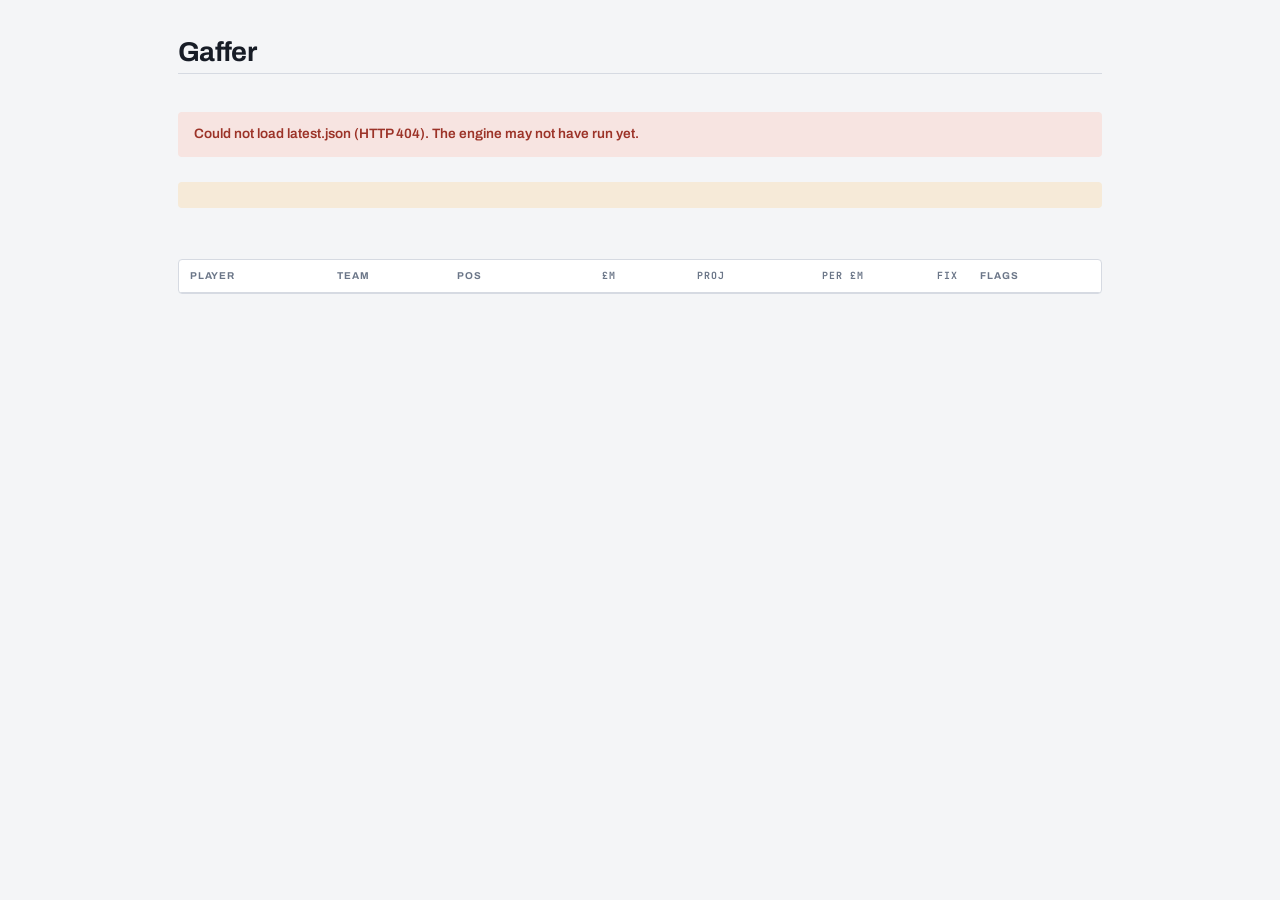
==== web/index.html @ 54e8086d "Phase 0: FPL ingest, storage, and heuristic ranking board Sets up the engine skeleton and proves the" ====
<!doctype html>
<html lang="en">
<head>
<meta charset="utf-8">
<meta name="viewport" content="width=device-width, initial-scale=1">
<title>Gaffer</title>
<link rel="preconnect" href="https://fonts.googleapis.com">
<link rel="preconnect" href="https://fonts.gstatic.com" crossorigin>
<link rel="stylesheet" href="https://fonts.googleapis.com/css2?family=Archivo:wght@500;600;700&family=JetBrains+Mono:wght@400;600&display=swap">
<style>
:root{
  --ground:#f4f5f7; --surface:#fff; --surface-2:#eceef2;
  --ink:#171c26; --ink-2:#3d4657; --ink-3:#6b7688;
  --rule:#d6dae2; --accent:#b26a1f; --accent-soft:#f6ead8;
  --stop:#9c3328; --stop-soft:#f7e4e1;
}
@media (prefers-color-scheme:dark){:root:not([data-theme="light"]){
  --ground:#12151b; --surface:#191d25; --surface-2:#212630;
  --ink:#e8eaef; --ink-2:#b3bac7; --ink-3:#818b9c;
  --rule:#2b313d; --accent:#e0a458; --accent-soft:#2e2418;
  --stop:#e08b7f; --stop-soft:#2c1e1c;
}}
:root[data-theme="dark"]{
  --ground:#12151b; --surface:#191d25; --surface-2:#212630;
  --ink:#e8eaef; --ink-2:#b3bac7; --ink-3:#818b9c;
  --rule:#2b313d; --accent:#e0a458; --accent-soft:#2e2418;
  --stop:#e08b7f; --stop-soft:#2c1e1c;
}
*{box-sizing:border-box;}
body{margin:0;background:var(--ground);color:var(--ink);
  font-family:Archivo,"Helvetica Neue",Arial,sans-serif;font-size:15px;line-height:1.5;}
.wrap{max-width:960px;margin:0 auto;padding:2rem 1.1rem 4rem;display:flex;flex-direction:column;gap:1.6rem;}
h1{font-size:1.7rem;letter-spacing:-.02em;margin:0;font-weight:700;}
.bar{font-family:"JetBrains Mono",monospace;font-size:.72rem;color:var(--ink-3);
  display:flex;flex-wrap:wrap;gap:.4rem 1.2rem;padding-top:.8rem;border-top:1px solid var(--rule);}
.stale{background:var(--stop-soft);color:var(--stop);padding:.75rem 1rem;border-radius:4px;
  font-size:.85rem;font-weight:600;}
.banner{background:var(--accent-soft);color:var(--ink-2);padding:.8rem 1rem;border-radius:4px;font-size:.85rem;}
.controls{display:flex;gap:.4rem;flex-wrap:wrap;}
button{font:inherit;font-size:.78rem;font-weight:600;padding:.4rem .8rem;border-radius:3px;
  border:1px solid var(--rule);background:var(--surface);color:var(--ink-2);cursor:pointer;}
button[aria-pressed="true"]{background:var(--accent);border-color:var(--accent);color:var(--ground);}
button:focus-visible{outline:2px solid var(--accent);outline-offset:2px;}
.scroll{overflow-x:auto;border:1px solid var(--rule);border-radius:4px;background:var(--surface);}
table{border-collapse:collapse;width:100%;font-size:.84rem;min-width:560px;}
th{text-align:left;font-size:.62rem;text-transform:uppercase;letter-spacing:.09em;color:var(--ink-3);
  padding:.55rem .7rem;border-bottom:1px solid var(--rule);white-space:nowrap;cursor:pointer;}
th.num,td.num{text-align:right;font-family:"JetBrains Mono",monospace;font-variant-numeric:tabular-nums;}
td{padding:.5rem .7rem;border-bottom:1px solid var(--rule);color:var(--ink-2);white-space:nowrap;}
tr:last-child td{border-bottom:none;}
td.name{color:var(--ink);font-weight:600;}
.pill{font-size:.6rem;font-weight:600;text-transform:uppercase;padding:.15em .45em;border-radius:3px;}
.pill.warn{background:var(--accent-soft);color:var(--accent);}
.pill.stop{background:var(--stop-soft);color:var(--stop);}
.pill.low{background:var(--surface-2);color:var(--ink-3);}
</style>
</head>
<body>
<div class="wrap">
  <div>
    <h1>Gaffer</h1>
    <div class="bar" id="bar"><span>loading…</span></div>
  </div>
  <div id="stale"></div>
  <div class="banner" id="warning"></div>
  <div class="controls" id="filters"></div>
  <div class="scroll"><table>
    <thead><tr>
      <th data-k="name">Player</th><th data-k="team">Team</th><th data-k="position">Pos</th>
      <th class="num" data-k="price">£m</th><th class="num" data-k="projected">Proj</th>
      <th class="num" data-k="per_million">per £m</th><th class="num" data-k="fixture_score">Fix</th>
      <th>Flags</th>
    </tr></thead>
    <tbody id="rows"></tbody>
  </table></div>
</div>
<script>
const POSITIONS = ["ALL", "GKP", "DEF", "MID", "FWD"];
let data = null, position = "ALL", sortKey = "projected", desc = true;

function flags(p) {
  const out = [];
  if (p.moved_club) out.push('<span class="pill warn">new club</span>');
  if (p.availability < 1) out.push(`<span class="pill stop">${Math.round(p.availability * 100)}% fit</span>`);
  if (p.confidence === "low") out.push('<span class="pill low">thin data</span>');
  return out.join(" ");
}

function render() {
  const rows = data.players
    .filter(p => position === "ALL" || p.position === position)
    .sort((a, b) => {
      const [x, y] = [a[sortKey], b[sortKey]];
      const cmp = typeof x === "string" ? x.localeCompare(y) : x - y;
      return desc ? -cmp : cmp;
    })
    .slice(0, 60);

  document.getElementById("rows").innerHTML = rows.map(p => `
    <tr>
      <td class="name">${p.name}</td><td>${p.team}</td><td>${p.position}</td>
      <td class="num">${p.price.toFixed(1)}</td>
      <td class="num">${p.projected.toFixed(1)}</td>
      <td class="num">${p.per_million.toFixed(2)}</td>
      <td class="num">${p.fixture_score.toFixed(2)}</td>
      <td>${flags(p)}</td>
    </tr>`).join("");
}

function boot(payload) {
  data = payload;
  const m = payload.meta;
  const generated = new Date(m.generated);
  const ageHours = (Date.now() - generated) / 3.6e6;

  document.getElementById("bar").innerHTML = [
    `GAMEWEEK ${m.gameweek}`,
    `DEADLINE ${new Date(m.deadline).toUTCString().slice(0, 22)}`,
    `HORIZON ${m.horizon} GW`,
    `GENERATED ${generated.toUTCString().slice(5, 22)}`,
    `${payload.counts.players_ranked} PLAYERS`,
  ].map(s => `<span>${s}</span>`).join("");

  // A stale recommendation shown confidently is worse than no recommendation.
  if (ageHours > 24) {
    document.getElementById("stale").className = "stale";
    document.getElementById("stale").textContent =
      `This data is ${Math.floor(ageHours / 24)} day(s) old. The engine has not run since ` +
      `${generated.toUTCString()}. Prices and injuries will have moved — do not act on it.`;
  }
  document.getElementById("warning").textContent = m.warning;

  document.getElementById("filters").innerHTML = POSITIONS
    .map(p => `<button data-pos="${p}" aria-pressed="${p === position}">${p}</button>`).join("");
  document.querySelectorAll("#filters button").forEach(b =>
    b.onclick = () => { position = b.dataset.pos; boot(data); });

  document.querySelectorAll("th[data-k]").forEach(th =>
    th.onclick = () => {
      const k = th.dataset.k;
      if (k === sortKey) desc = !desc; else { sortKey = k; desc = true; }
      render();
    });

  render();
}

fetch("latest.json", { cache: "no-store" })
  .then(r => { if (!r.ok) throw new Error(`HTTP ${r.status}`); return r.json(); })
  .then(boot)
  .catch(err => {
    document.getElementById("bar").innerHTML = "";
    document.getElementById("stale").className = "stale";
    document.getElementById("stale").textContent =
      `Could not load latest.json (${err.message}). The engine may not have run yet.`;
  });
</script>
</body>
</html>
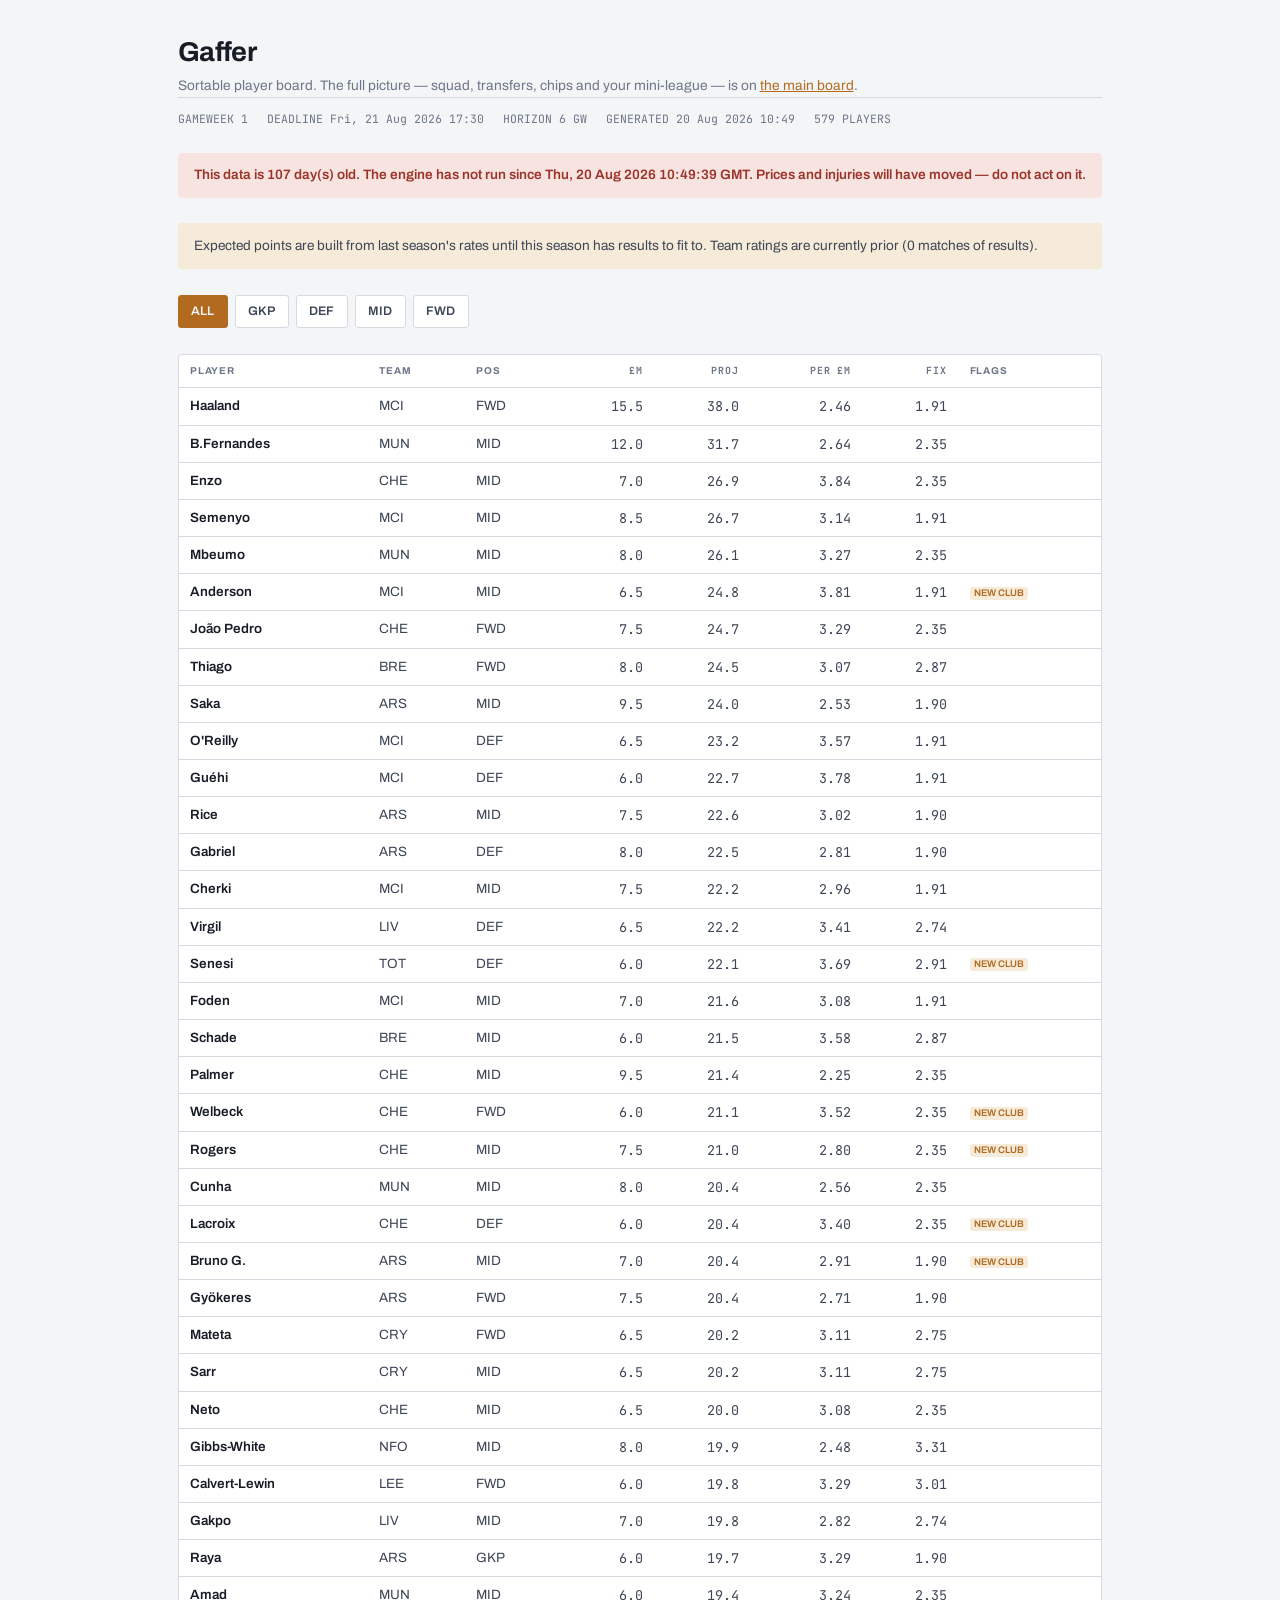
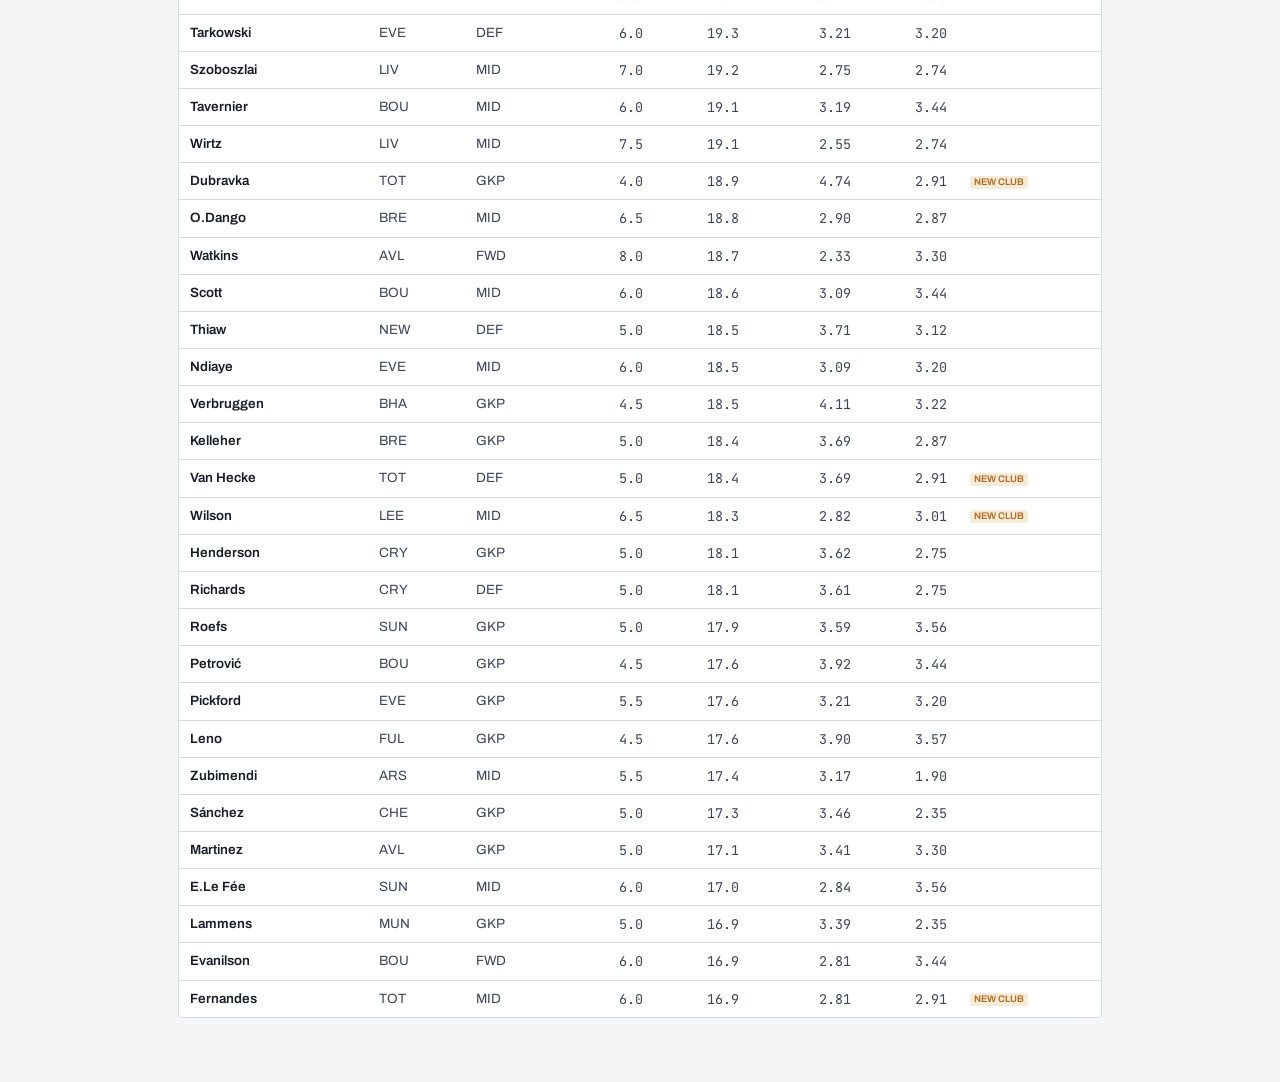
==== commit 639c7204: "Say why the personalised sections are empty Before a gameweek's deadline nobody's picks are public, " ====
--- a/web/index.html
+++ b/web/index.html
@@ -59,6 +59,11 @@
 <div class="wrap">
   <div>
     <h1>Gaffer</h1>
+    <p style="font-size:.86rem;color:var(--ink-3);margin:.2rem 0 0">
+      Sortable player board. The full picture — squad, transfers, chips and your
+      mini-league — is on <a href="report.html" style="color:var(--accent)">the
+      main board</a>.
+    </p>
     <div class="bar" id="bar"><span>loading…</span></div>
   </div>
   <div id="stale"></div>
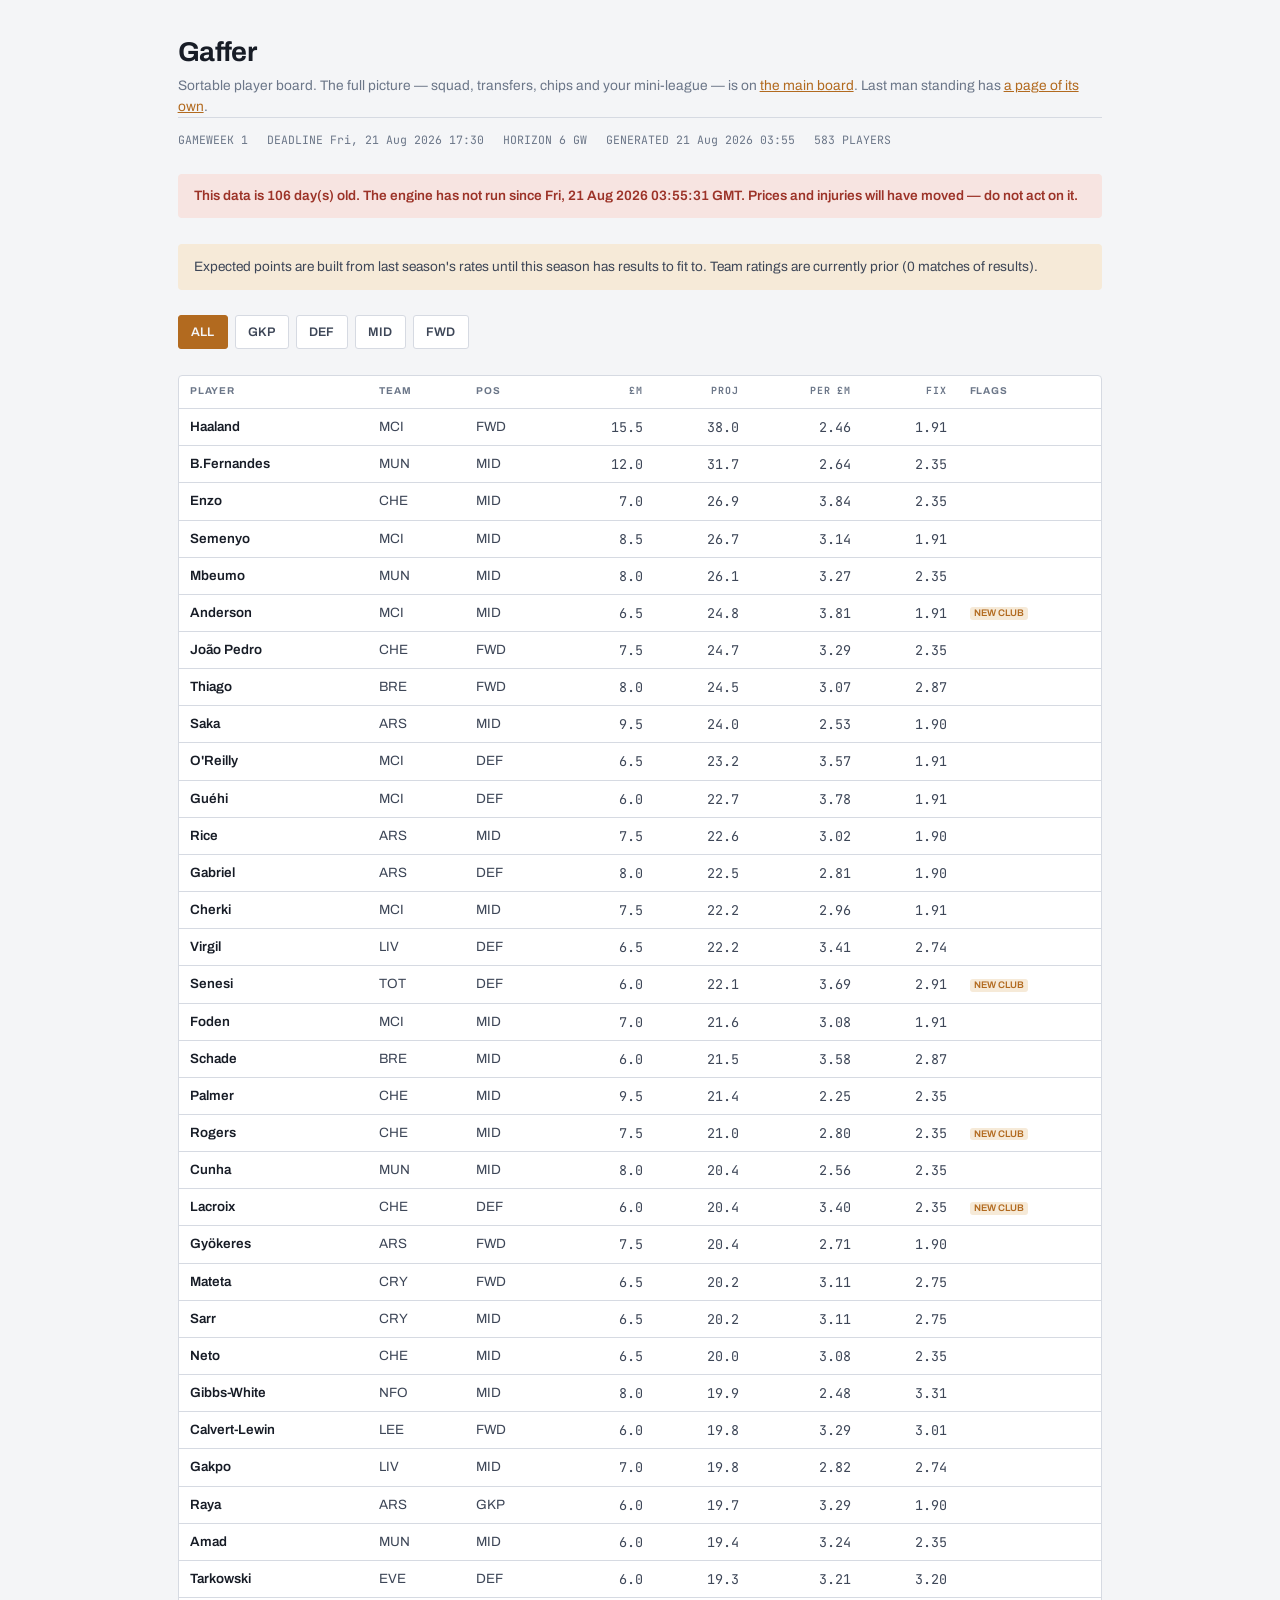
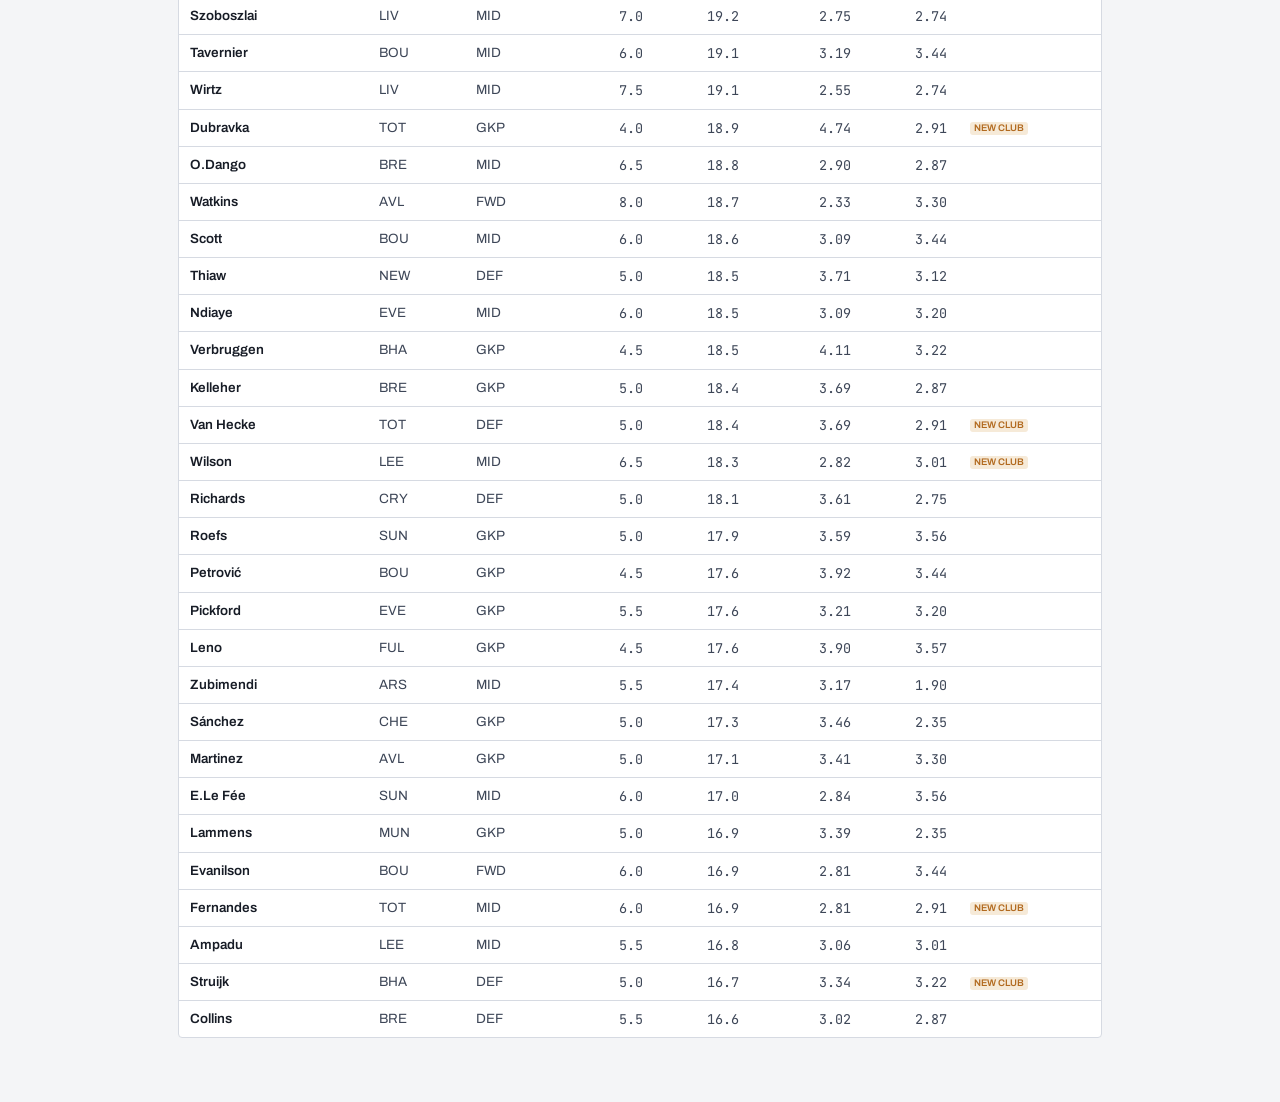
==== commit fb43f6b3: "Give last man standing a page of its own It was a section on the fantasy board, under a squad, trans" ====
--- a/web/index.html
+++ b/web/index.html
@@ -62,7 +62,8 @@
     <p style="font-size:.86rem;color:var(--ink-3);margin:.2rem 0 0">
       Sortable player board. The full picture — squad, transfers, chips and your
       mini-league — is on <a href="report.html" style="color:var(--accent)">the
-      main board</a>.
+      main board</a>. Last man standing has
+      <a href="lastman.html" style="color:var(--accent)">a page of its own</a>.
     </p>
     <div class="bar" id="bar"><span>loading…</span></div>
   </div>
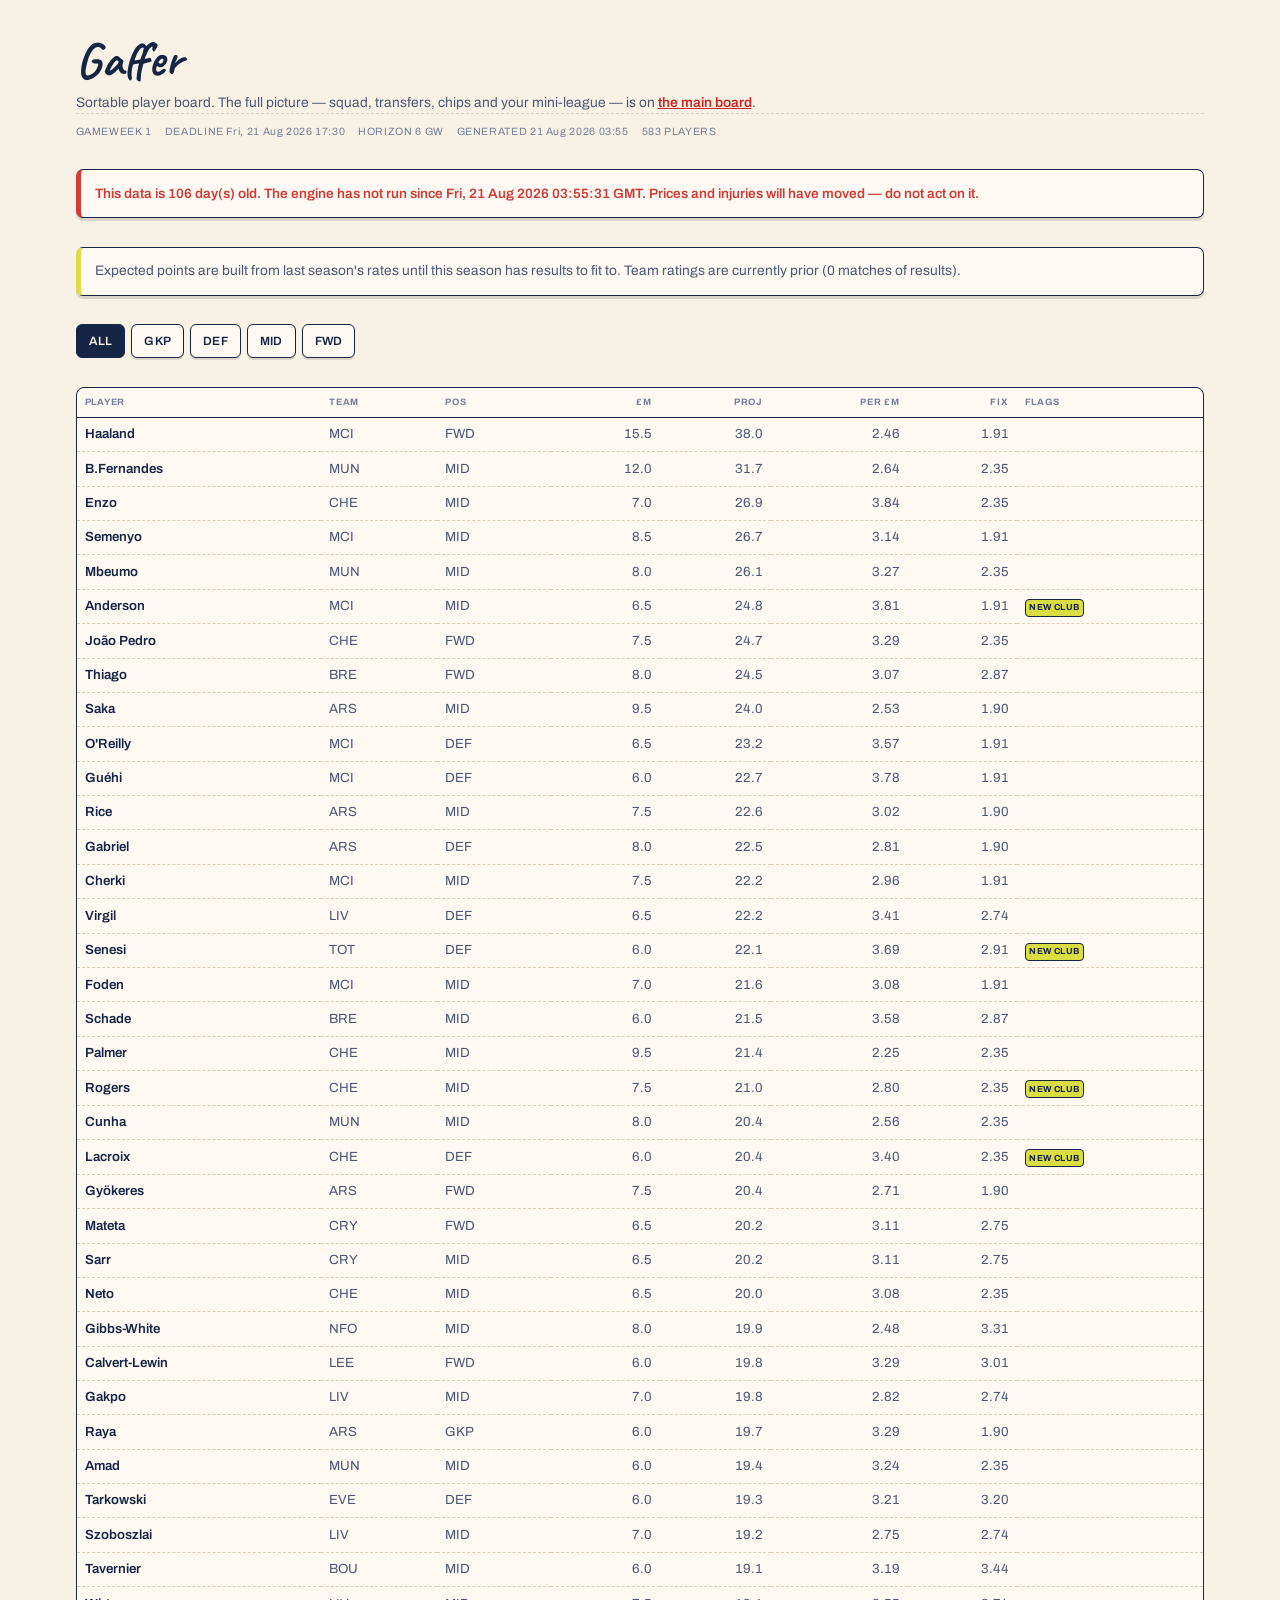
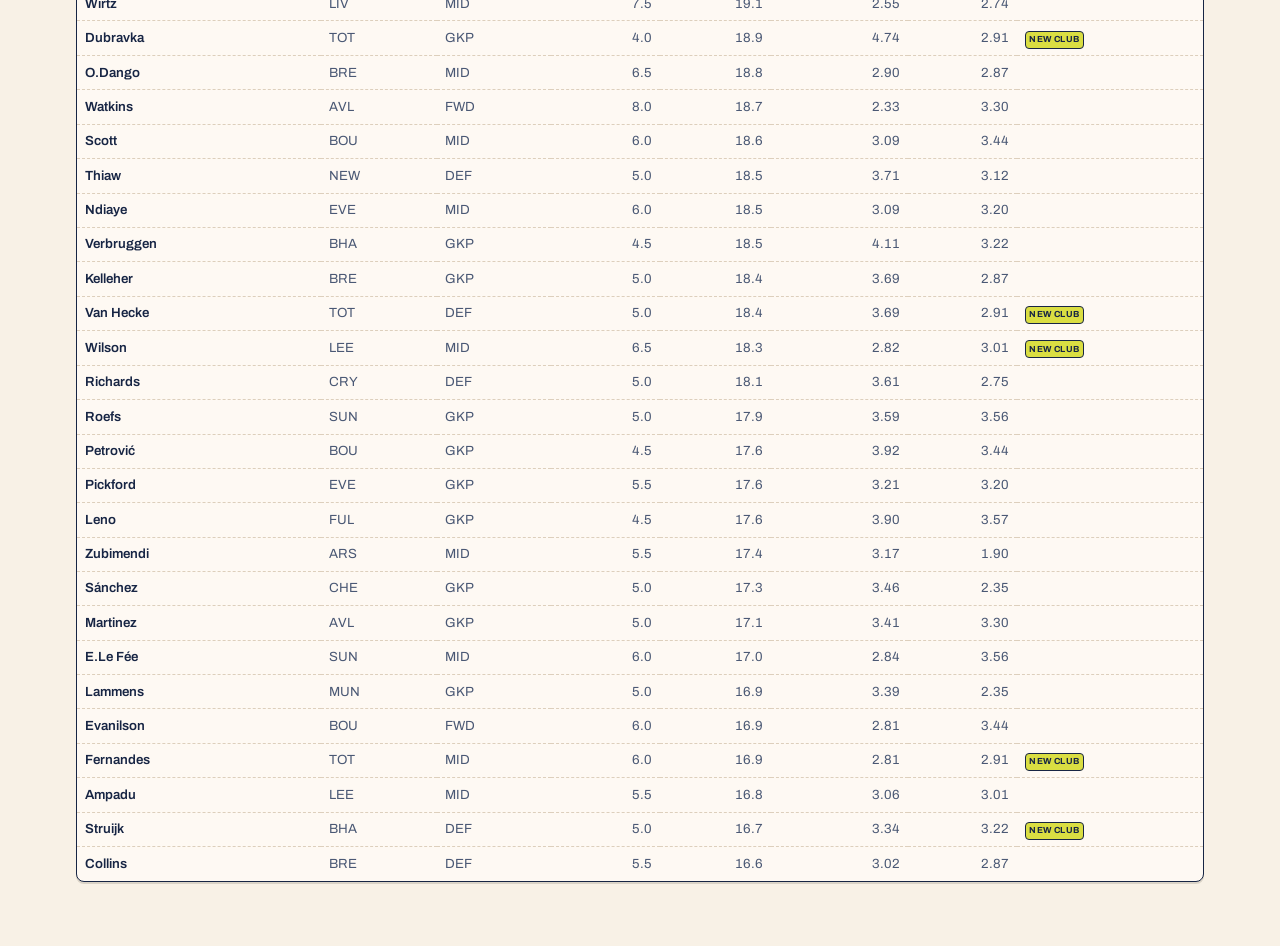
==== commit d9d43466: "Restyle the board: tab navigation, light-only palette, roomier team sheet Applies the handwritten tr" ====
--- a/web/index.html
+++ b/web/index.html
@@ -6,64 +6,82 @@
 <title>Gaffer</title>
 <link rel="preconnect" href="https://fonts.googleapis.com">
 <link rel="preconnect" href="https://fonts.gstatic.com" crossorigin>
-<link rel="stylesheet" href="https://fonts.googleapis.com/css2?family=Archivo:wght@500;600;700&family=JetBrains+Mono:wght@400;600&display=swap">
+<link rel="stylesheet" href="https://fonts.googleapis.com/css2?family=Archivo:wght@400;500;600;700&family=Caveat:wght@500;600;700&display=swap">
 <style>
+/* Same tokens as the board, so the two pages read as one thing. Light only:
+   the kraft paper is the design, not a preference. */
 :root{
-  --ground:#f4f5f7; --surface:#fff; --surface-2:#eceef2;
-  --ink:#171c26; --ink-2:#3d4657; --ink-3:#6b7688;
-  --rule:#d6dae2; --accent:#b26a1f; --accent-soft:#f6ead8;
-  --stop:#9c3328; --stop-soft:#f7e4e1;
-}
-@media (prefers-color-scheme:dark){:root:not([data-theme="light"]){
-  --ground:#12151b; --surface:#191d25; --surface-2:#212630;
-  --ink:#e8eaef; --ink-2:#b3bac7; --ink-3:#818b9c;
-  --rule:#2b313d; --accent:#e0a458; --accent-soft:#2e2418;
-  --stop:#e08b7f; --stop-soft:#2c1e1c;
-}}
-:root[data-theme="dark"]{
-  --ground:#12151b; --surface:#191d25; --surface-2:#212630;
-  --ink:#e8eaef; --ink-2:#b3bac7; --ink-3:#818b9c;
-  --rule:#2b313d; --accent:#e0a458; --accent-soft:#2e2418;
-  --stop:#e08b7f; --stop-soft:#2c1e1c;
+  --paper:oklch(0.96 0.016 78);
+  --paper2:oklch(0.985 0.01 78);
+  --rule:oklch(0.86 0.03 75);
+  --ink:oklch(0.27 0.06 264);
+  --ink-soft:oklch(0.46 0.05 264);
+  --ink-faint:oklch(0.60 0.04 264);
+  --highlight:oklch(0.87 0.17 111);
+  --red:oklch(0.55 0.2 27);
+  --bad:oklch(0.58 0.19 27);
+  --neutral:oklch(0.8 0.006 90);
+  --shadow:rgba(40,30,10,.14);
 }
 *{box-sizing:border-box;}
-body{margin:0;background:var(--ground);color:var(--ink);
-  font-family:Archivo,"Helvetica Neue",Arial,sans-serif;font-size:15px;line-height:1.5;}
-.wrap{max-width:960px;margin:0 auto;padding:2rem 1.1rem 4rem;display:flex;flex-direction:column;gap:1.6rem;}
-h1{font-size:1.7rem;letter-spacing:-.02em;margin:0;font-weight:700;}
-.bar{font-family:"JetBrains Mono",monospace;font-size:.72rem;color:var(--ink-3);
-  display:flex;flex-wrap:wrap;gap:.4rem 1.2rem;padding-top:.8rem;border-top:1px solid var(--rule);}
-.stale{background:var(--stop-soft);color:var(--stop);padding:.75rem 1rem;border-radius:4px;
-  font-size:.85rem;font-weight:600;}
-.banner{background:var(--accent-soft);color:var(--ink-2);padding:.8rem 1rem;border-radius:4px;font-size:.85rem;}
-.controls{display:flex;gap:.4rem;flex-wrap:wrap;}
-button{font:inherit;font-size:.78rem;font-weight:600;padding:.4rem .8rem;border-radius:3px;
-  border:1px solid var(--rule);background:var(--surface);color:var(--ink-2);cursor:pointer;}
-button[aria-pressed="true"]{background:var(--accent);border-color:var(--accent);color:var(--ground);}
-button:focus-visible{outline:2px solid var(--accent);outline-offset:2px;}
-.scroll{overflow-x:auto;border:1px solid var(--rule);border-radius:4px;background:var(--surface);}
-table{border-collapse:collapse;width:100%;font-size:.84rem;min-width:560px;}
-th{text-align:left;font-size:.62rem;text-transform:uppercase;letter-spacing:.09em;color:var(--ink-3);
-  padding:.55rem .7rem;border-bottom:1px solid var(--rule);white-space:nowrap;cursor:pointer;}
-th.num,td.num{text-align:right;font-family:"JetBrains Mono",monospace;font-variant-numeric:tabular-nums;}
-td{padding:.5rem .7rem;border-bottom:1px solid var(--rule);color:var(--ink-2);white-space:nowrap;}
+body{margin:0;background:var(--paper);color:var(--ink);
+  font-family:Archivo,"Helvetica Neue",Arial,sans-serif;font-size:15px;line-height:1.55;
+  -webkit-font-smoothing:antialiased;}
+.wrap{max-width:1180px;margin:0 auto;padding:1.1rem .9rem 3rem;
+  display:flex;flex-direction:column;gap:1.4rem;}
+/* The hand carries voice only, never a number. */
+h1{font-family:Caveat,cursive;font-weight:700;font-size:2.4rem;line-height:1.05;margin:0;
+  transform:rotate(-1.2deg);transform-origin:left center;}
+.bar{font-size:.66rem;letter-spacing:.06em;color:var(--ink-faint);
+  font-variant-numeric:tabular-nums;
+  display:flex;flex-wrap:wrap;gap:.25rem .8rem;padding-top:.6rem;border-top:1px dashed var(--rule);}
+.stale{background:var(--paper2);border:1.5px solid var(--ink);border-left:5px solid var(--bad);
+  border-radius:7px;padding:.8rem .9rem;color:var(--bad);
+  font-size:.85rem;font-weight:600;box-shadow:0 3px 0 var(--shadow);}
+.banner{background:var(--paper2);border:1.5px solid var(--ink);border-left:5px solid var(--highlight);
+  border-radius:7px;padding:.8rem .9rem;color:var(--ink-soft);font-size:.86rem;line-height:1.55;
+  box-shadow:0 3px 0 var(--shadow);}
+.controls{display:flex;gap:6px;flex-wrap:wrap;}
+button{font-family:Archivo,"Helvetica Neue",Arial,sans-serif;
+  font-size:11px;font-weight:600;letter-spacing:.02em;padding:9px 12px;border-radius:6px;
+  border:1.5px solid var(--ink);background:var(--paper2);color:var(--ink);cursor:pointer;
+  box-shadow:0 2px 0 var(--shadow);}
+button[aria-pressed="true"]{background:var(--ink);color:var(--paper);box-shadow:none;}
+button:focus-visible{outline:2px solid var(--red);outline-offset:2px;}
+.scroll{overflow-x:auto;border:1.5px solid var(--ink);border-radius:8px;background:var(--paper2);
+  box-shadow:0 2px 0 var(--shadow);}
+table{border-collapse:collapse;width:100%;font-size:.78rem;min-width:560px;}
+th{text-align:left;font-size:.58rem;font-weight:700;text-transform:uppercase;letter-spacing:.08em;
+  color:var(--ink-faint);padding:.45rem .5rem;border-bottom:1.5px solid var(--ink);
+  white-space:nowrap;cursor:pointer;}
+th.num,td.num{text-align:right;font-variant-numeric:tabular-nums;}
+td{padding:.4rem .5rem;border-bottom:1px dashed var(--rule);color:var(--ink-soft);white-space:nowrap;}
 tr:last-child td{border-bottom:none;}
 td.name{color:var(--ink);font-weight:600;}
-.pill{font-size:.6rem;font-weight:600;text-transform:uppercase;padding:.15em .45em;border-radius:3px;}
-.pill.warn{background:var(--accent-soft);color:var(--accent);}
-.pill.stop{background:var(--stop-soft);color:var(--stop);}
-.pill.low{background:var(--surface-2);color:var(--ink-3);}
+.pill{display:inline-block;font-size:.55rem;font-weight:700;letter-spacing:.05em;
+  text-transform:uppercase;padding:.14em .4em;border-radius:4px;white-space:nowrap;
+  border:1px solid var(--ink);}
+.pill.warn{background:var(--highlight);color:var(--ink);}
+.pill.stop{background:var(--bad);color:var(--paper2);}
+.pill.low{background:var(--neutral);color:var(--ink);}
+@media (min-width:900px){
+  body{font-size:16px;}
+  .wrap{padding:2.2rem 1.6rem 4rem;gap:1.8rem;}
+  h1{font-size:3.1rem;}
+  table{font-size:.83rem;}
+  button{font-size:12px;}
+}
+@media (prefers-reduced-motion:reduce){*{transform:none !important;}}
 </style>
 </head>
 <body>
 <div class="wrap">
   <div>
     <h1>Gaffer</h1>
-    <p style="font-size:.86rem;color:var(--ink-3);margin:.2rem 0 0">
+    <p style="font-size:.86rem;color:var(--ink-soft);margin:.3rem 0 0">
       Sortable player board. The full picture — squad, transfers, chips and your
-      mini-league — is on <a href="report.html" style="color:var(--accent)">the
-      main board</a>. Last man standing has
-      <a href="lastman.html" style="color:var(--accent)">a page of its own</a>.
+      mini-league — is on <a href="report.html" style="color:var(--red);font-weight:600">the
+      main board</a>.
     </p>
     <div class="bar" id="bar"><span>loading…</span></div>
   </div>
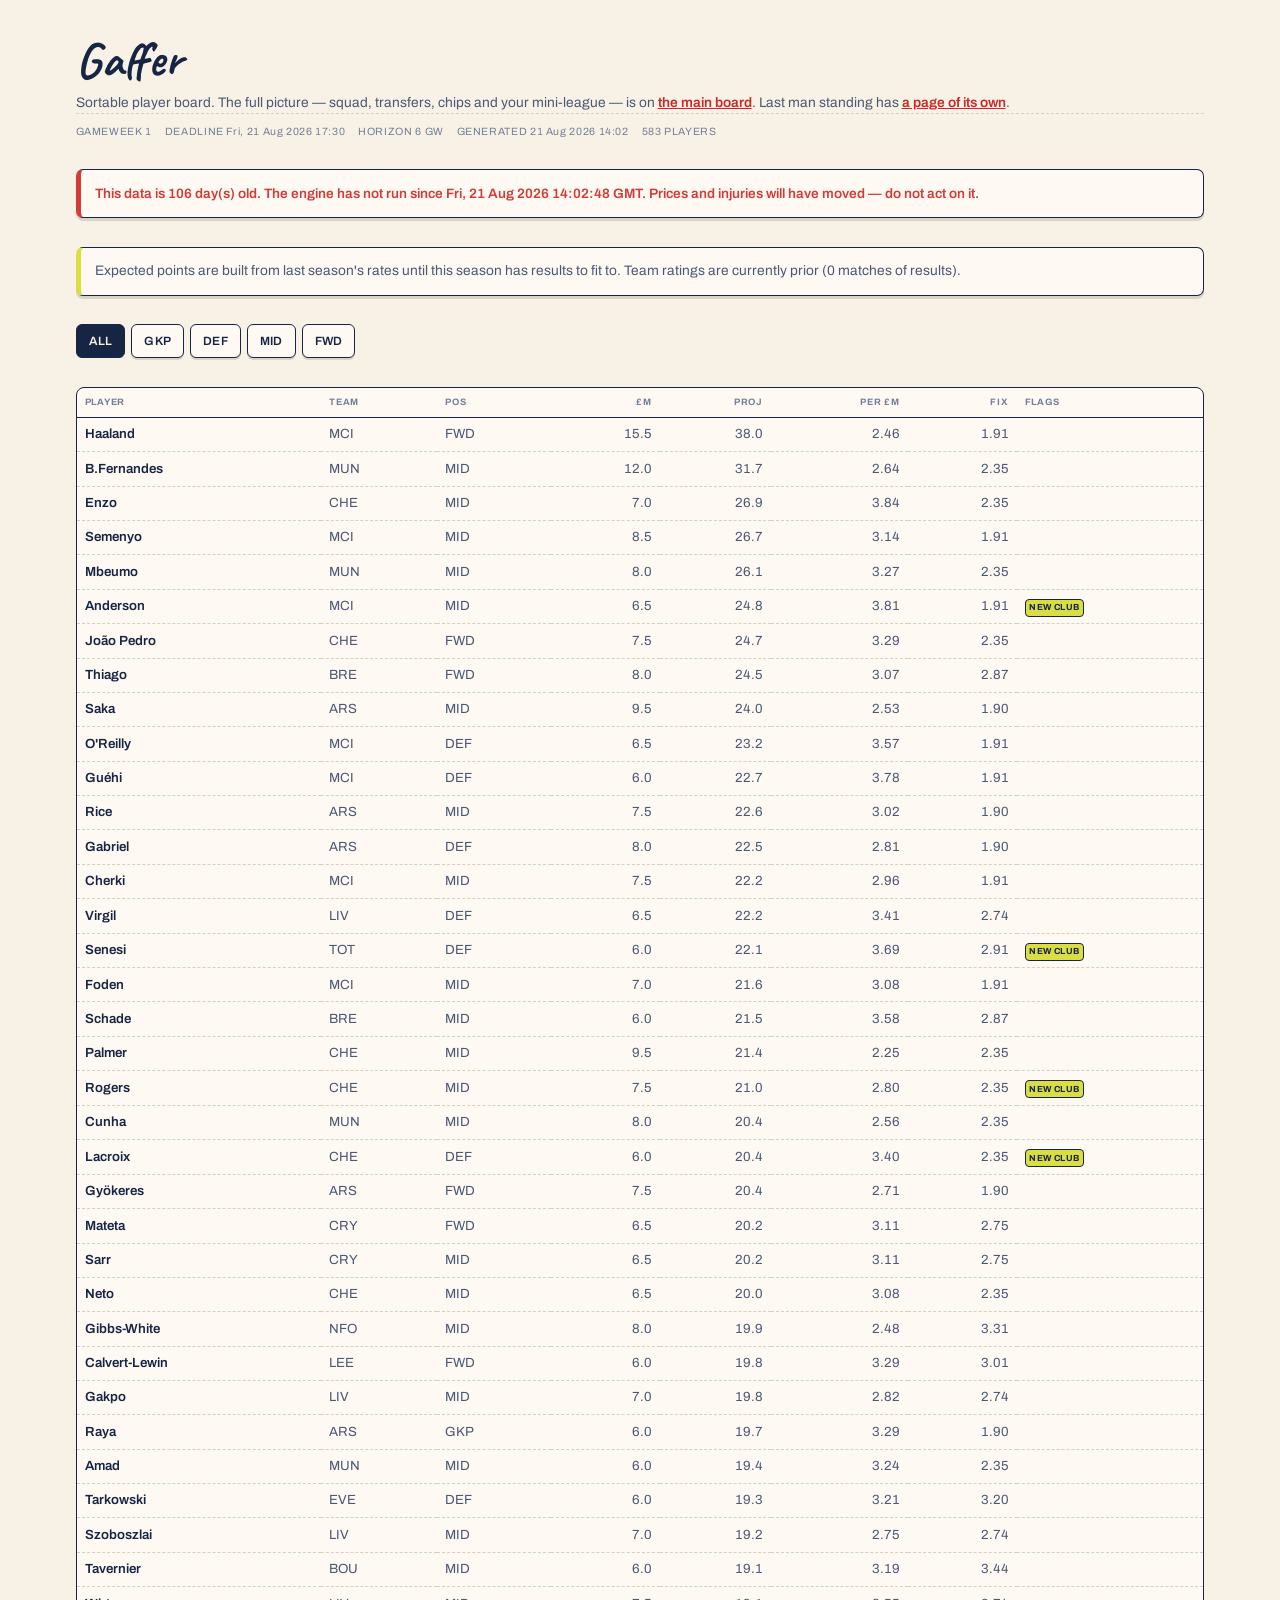
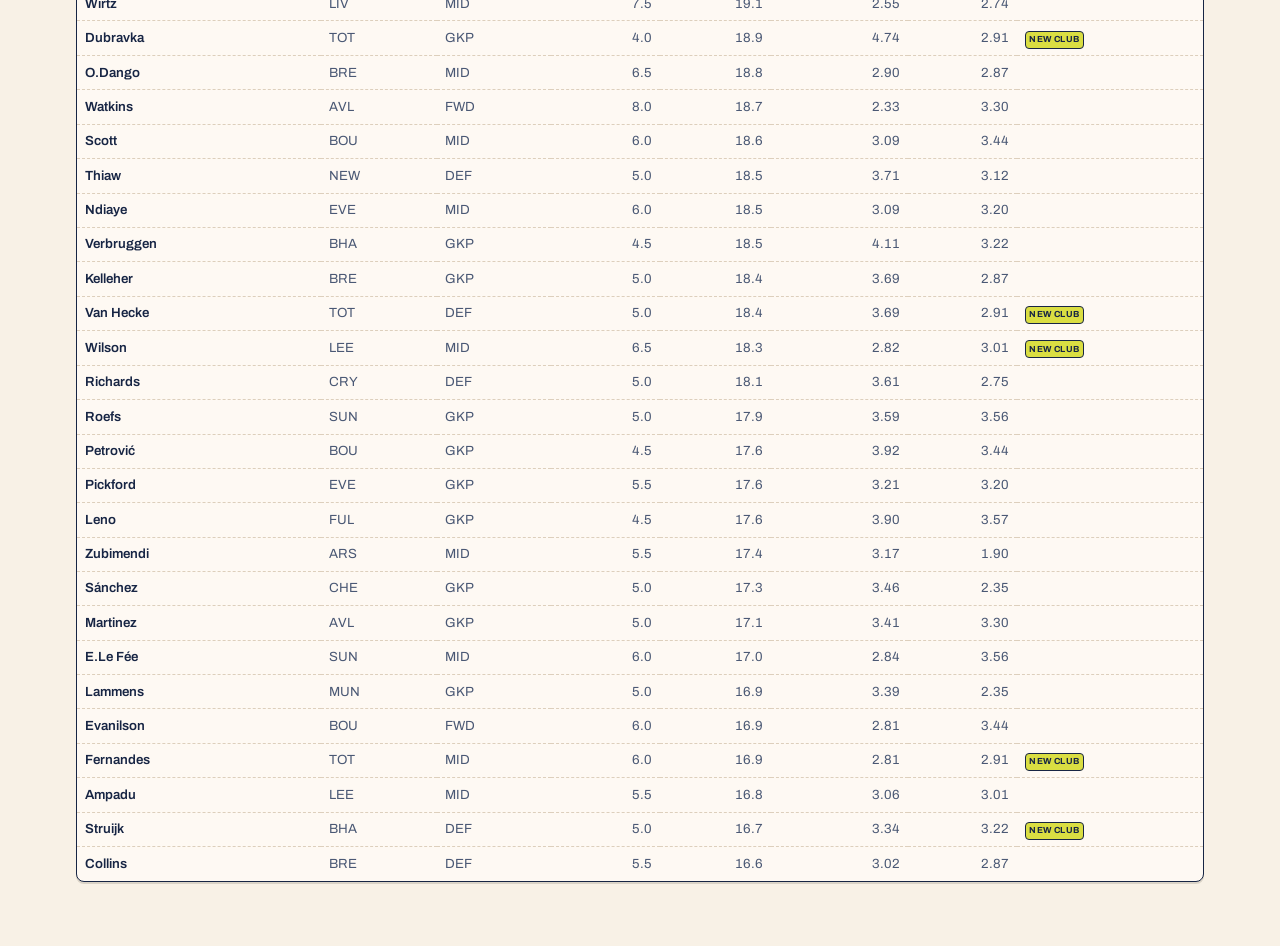
==== commit c5bbf175: "Merge last man standing into master Brings the two lines of work together on a single trunk. The bra" ====
--- a/web/index.html
+++ b/web/index.html
@@ -81,7 +81,8 @@
     <p style="font-size:.86rem;color:var(--ink-soft);margin:.3rem 0 0">
       Sortable player board. The full picture — squad, transfers, chips and your
       mini-league — is on <a href="report.html" style="color:var(--red);font-weight:600">the
-      main board</a>.
+      main board</a>. Last man standing has
+      <a href="lastman.html" style="color:var(--red);font-weight:600">a page of its own</a>.
     </p>
     <div class="bar" id="bar"><span>loading…</span></div>
   </div>
